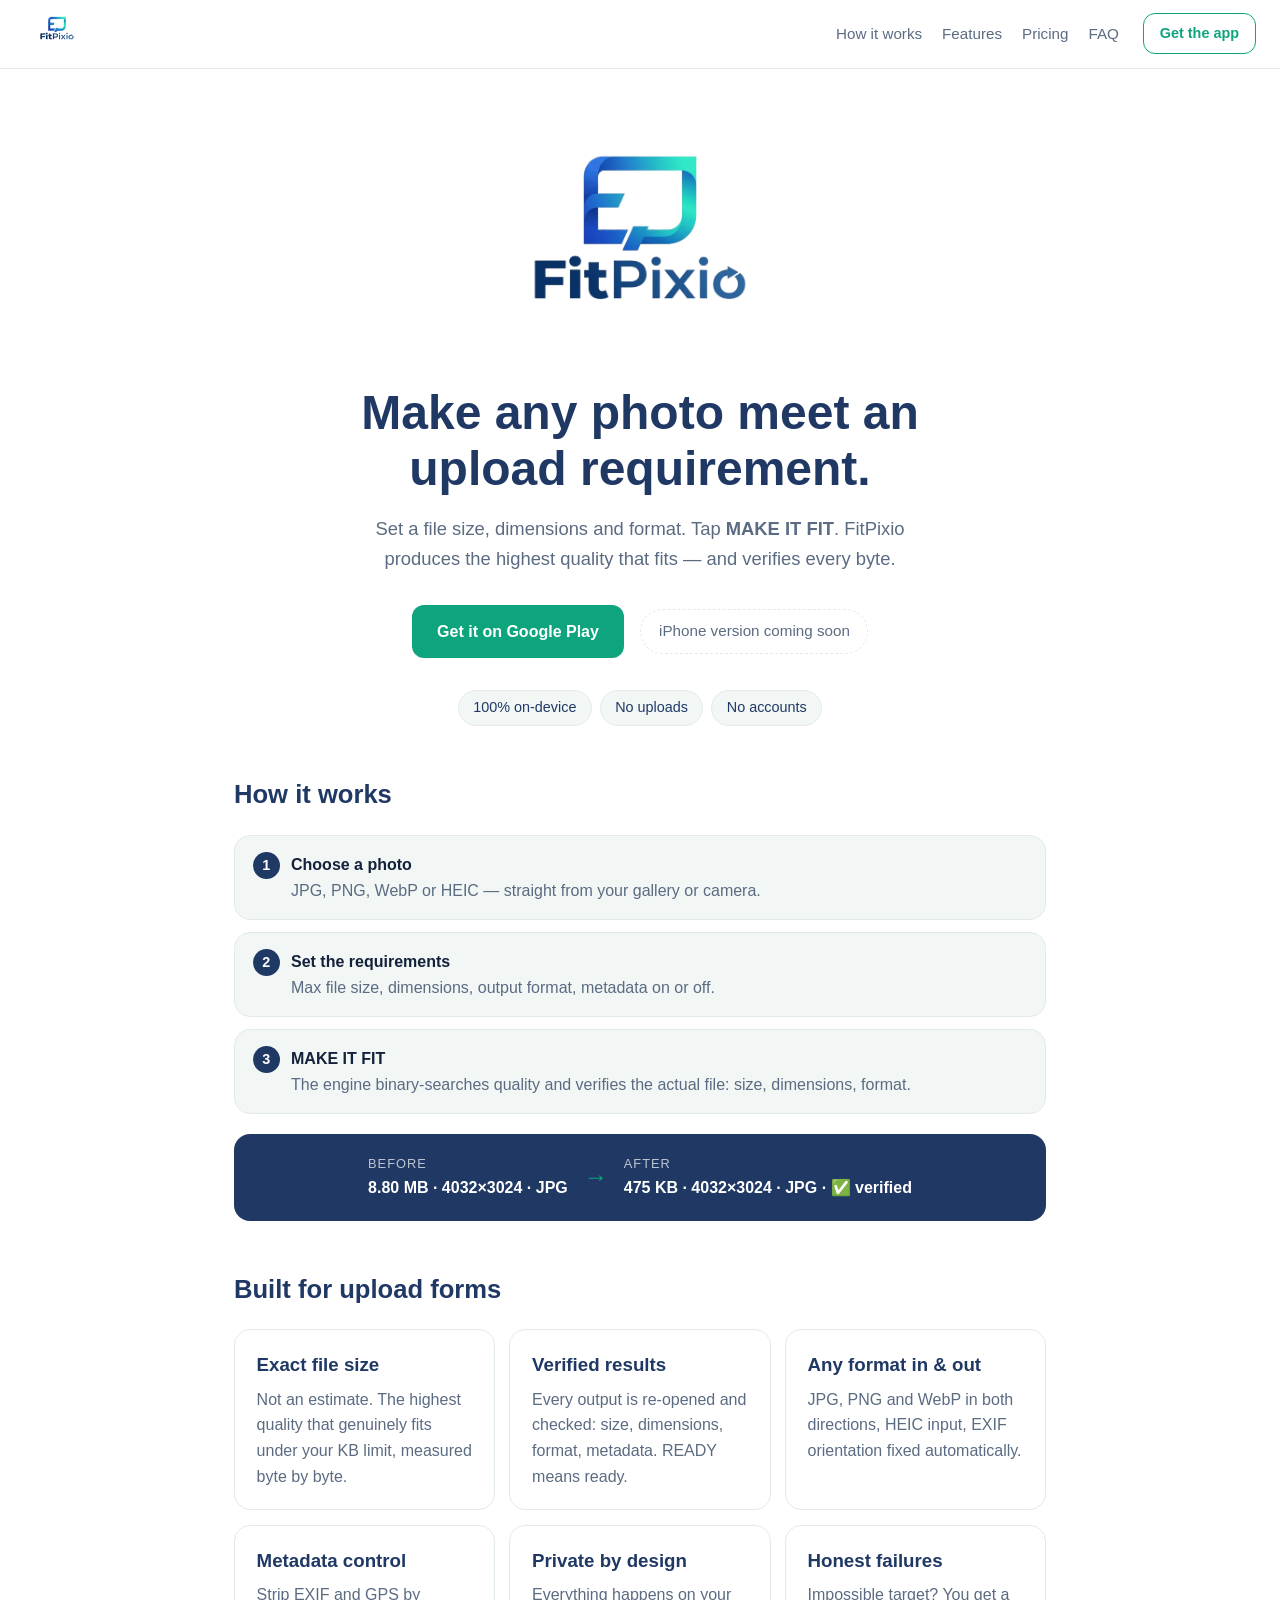
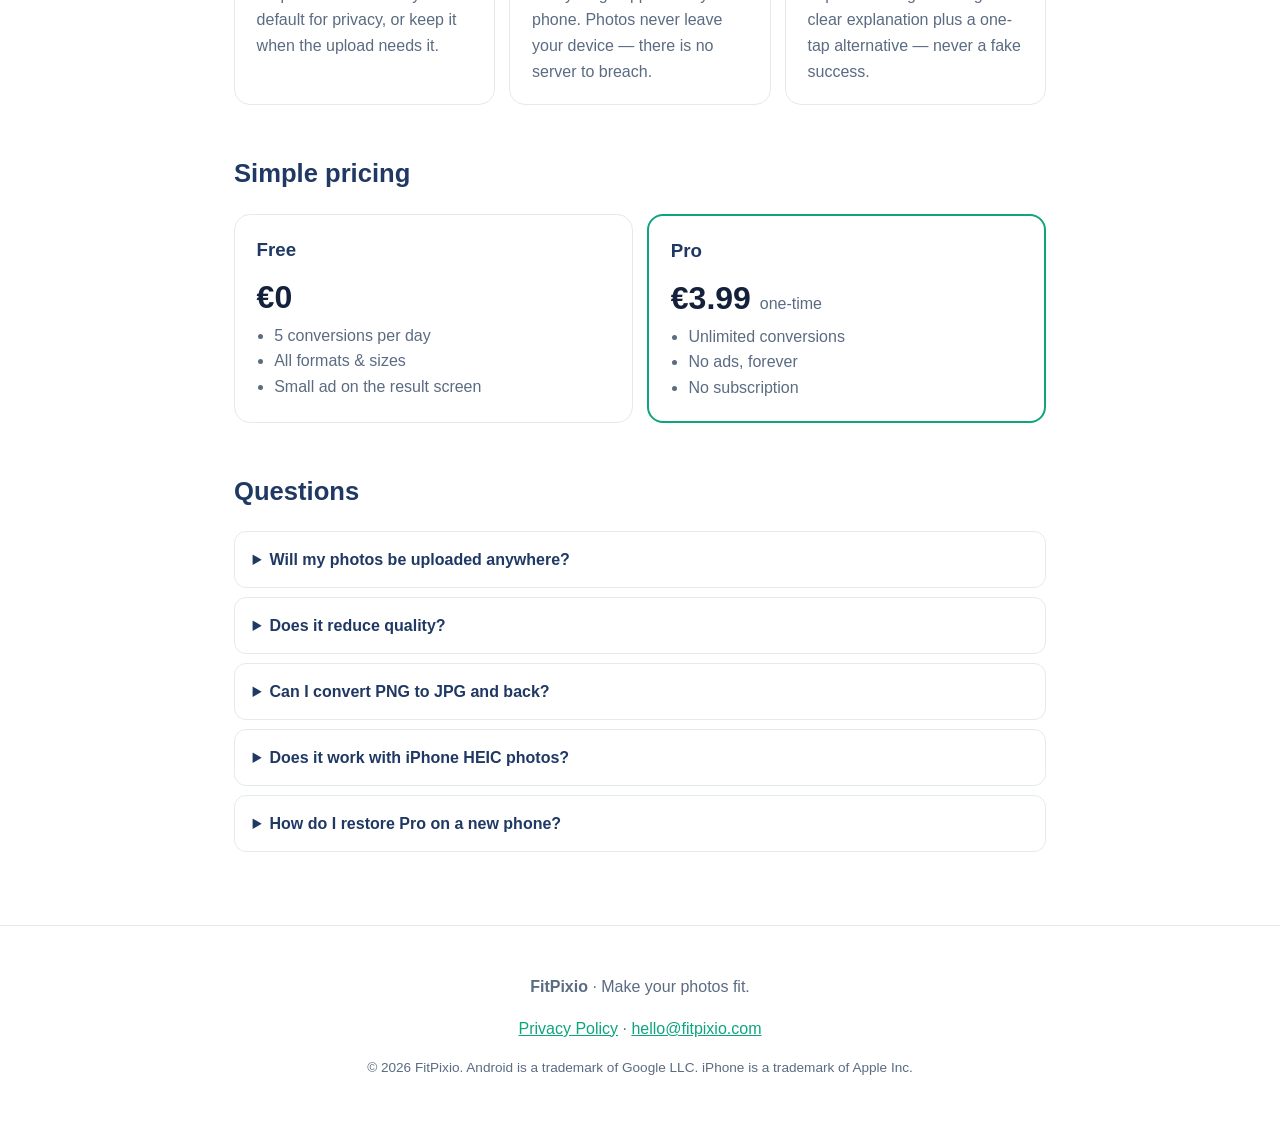
==== index.html @ cff01a09 "FitPixio marketing site + privacy policy" ====
<!DOCTYPE html>
<html lang="en">
<head>
  <meta charset="utf-8">
  <meta name="viewport" content="width=device-width, initial-scale=1">
  <title>FitPixio — Make any photo meet an upload requirement</title>
  <meta name="description" content="FitPixio makes any photo fit any upload requirement: exact file size, dimensions and format. 100% on-device. No uploads, no accounts.">
  <link rel="icon" type="image/png" sizes="32x32" href="/assets/favicon-32.png">
  <link rel="apple-touch-icon" href="/assets/icon-180.png">
  <meta property="og:title" content="FitPixio">
  <meta property="og:description" content="Make any photo meet an upload requirement. 100% on-device.">
  <meta property="og:type" content="website">
  <link rel="stylesheet" href="/styles.css">
</head>
<body>
  <header class="nav">
    <a class="brand" href="/">
      <img src="/assets/logo.png" alt="FitPixio logo" height="36">
    </a>
    <nav>
      <a href="#how">How it works</a>
      <a href="#features">Features</a>
      <a href="#pricing">Pricing</a>
      <a href="#faq">FAQ</a>
    </nav>
    <a class="btn btn-small" href="#get">Get the app</a>
  </header>

  <main>
    <section class="hero">
      <img class="hero-logo" src="/assets/logo.png" alt="FitPixio — Resize. Make your photos fit.">
      <h1>Make any photo meet an upload&nbsp;requirement.</h1>
      <p class="lede">Set a file size, dimensions and format. Tap <strong>MAKE&nbsp;IT&nbsp;FIT</strong>.
        FitPixio produces the highest quality that fits — and verifies every byte.</p>
      <div class="cta-row" id="get">
        <a class="btn btn-primary" href="https://play.google.com/store/apps/details?id=com.fitpixio.app">Get it on Google Play</a>
        <span class="coming">iPhone version coming soon</span>
      </div>
      <ul class="trust">
        <li>100% on-device</li>
        <li>No uploads</li>
        <li>No accounts</li>
      </ul>
    </section>

    <section id="how">
      <h2>How it works</h2>
      <ol class="steps">
        <li><strong>Choose a photo</strong><span>JPG, PNG, WebP or HEIC — straight from your gallery or camera.</span></li>
        <li><strong>Set the requirements</strong><span>Max file size, dimensions, output format, metadata on or off.</span></li>
        <li><strong>MAKE IT FIT</strong><span>The engine binary-searches quality and verifies the actual file: size, dimensions, format.</span></li>
      </ol>
      <div class="example">
        <div><span class="k">Before</span><strong>8.80 MB · 4032×3024 · JPG</strong></div>
        <div class="arrow">→</div>
        <div><span class="k">After</span><strong>475 KB · 4032×3024 · JPG · ✅ verified</strong></div>
      </div>
    </section>

    <section id="features">
      <h2>Built for upload forms</h2>
      <div class="grid">
        <div class="card"><h3>Exact file size</h3><p>Not an estimate. The highest quality that genuinely fits under your KB limit, measured byte by byte.</p></div>
        <div class="card"><h3>Verified results</h3><p>Every output is re-opened and checked: size, dimensions, format, metadata. READY means ready.</p></div>
        <div class="card"><h3>Any format in &amp; out</h3><p>JPG, PNG and WebP in both directions, HEIC input, EXIF orientation fixed automatically.</p></div>
        <div class="card"><h3>Metadata control</h3><p>Strip EXIF and GPS by default for privacy, or keep it when the upload needs it.</p></div>
        <div class="card"><h3>Private by design</h3><p>Everything happens on your phone. Photos never leave your device — there is no server to breach.</p></div>
        <div class="card"><h3>Honest failures</h3><p>Impossible target? You get a clear explanation plus a one-tap alternative — never a fake success.</p></div>
      </div>
    </section>

    <section id="pricing">
      <h2>Simple pricing</h2>
      <div class="plans">
        <div class="card plan">
          <h3>Free</h3>
          <p class="price">€0</p>
          <ul>
            <li>5 conversions per day</li>
            <li>All formats &amp; sizes</li>
            <li>Small ad on the result screen</li>
          </ul>
        </div>
        <div class="card plan pro">
          <h3>Pro</h3>
          <p class="price">€3.99 <span>one-time</span></p>
          <ul>
            <li>Unlimited conversions</li>
            <li>No ads, forever</li>
            <li>No subscription</li>
          </ul>
        </div>
      </div>
    </section>

    <section id="faq">
      <h2>Questions</h2>
      <details>
        <summary>Will my photos be uploaded anywhere?</summary>
        <p>No. FitPixio processes everything on your device. There are no accounts, no servers, and no analytics on your photos.</p>
      </details>
      <details>
        <summary>Does it reduce quality?</summary>
        <p>It finds the <em>highest</em> quality that fits your limit. If the target allows it, quality stays at maximum — the app only compresses as much as necessary.</p>
      </details>
      <details>
        <summary>Can I convert PNG to JPG and back?</summary>
        <p>Yes — JPG, PNG and WebP work in every direction. Note that PNG is lossless, so tiny exact sizes are sometimes only possible as JPG; the app will tell you and offer one-tap retry.</p>
      </details>
      <details>
        <summary>Does it work with iPhone HEIC photos?</summary>
        <p>Yes. HEIC photos open directly and convert to the format your upload form wants.</p>
      </details>
      <details>
        <summary>How do I restore Pro on a new phone?</summary>
        <p>Pro is tied to your Play Store / App Store account. Reinstall with the same account and tap “Restore” — no code needed.</p>
      </details>
    </section>
  </main>

  <footer>
    <p><strong>FitPixio</strong> · Make your photos fit.</p>
    <p><a href="/privacy.html">Privacy Policy</a> · <a href="mailto:hello@fitpixio.com">hello@fitpixio.com</a></p>
    <p class="fine">© 2026 FitPixio. Android is a trademark of Google LLC. iPhone is a trademark of Apple Inc.</p>
  </footer>
</body>
</html>
---- styles.css ----
:root {
  --navy: #1f3864;
  --teal: #0ea47e;
  --ink: #14213a;
  --muted: #5b6b82;
  --bg: #ffffff;
  --soft: #f2f7f5;
  --line: #e3ebe8;
  --radius: 16px;
}

* { box-sizing: border-box; }

body {
  margin: 0;
  font-family: -apple-system, BlinkMacSystemFont, "Segoe UI", Roboto, Inter, Arial, sans-serif;
  color: var(--ink);
  background: var(--bg);
  line-height: 1.6;
}

a { color: var(--teal); }

/* Nav */
.nav {
  position: sticky;
  top: 0;
  z-index: 10;
  display: flex;
  align-items: center;
  gap: 1.5rem;
  padding: 0.75rem 1.5rem;
  background: rgba(255, 255, 255, 0.92);
  backdrop-filter: blur(8px);
  border-bottom: 1px solid var(--line);
}
.nav nav { display: flex; gap: 1.25rem; margin-left: auto; }
.nav nav a { color: var(--muted); text-decoration: none; font-size: 0.95rem; }
.nav nav a:hover { color: var(--ink); }
@media (max-width: 640px) { .nav nav { display: none; } }

/* Layout */
main { max-width: 860px; margin: 0 auto; padding: 0 1.5rem 4rem; }
section { padding: 3rem 0 0; }
h1 { font-size: clamp(2rem, 5vw, 3rem); line-height: 1.15; margin: 1.5rem 0 1rem; color: var(--navy); }
h2 { font-size: 1.6rem; color: var(--navy); margin: 0 0 1.25rem; }
.lede { font-size: 1.15rem; color: var(--muted); max-width: 34rem; }

/* Hero */
.hero { text-align: center; padding-top: 3.5rem; }
.hero-logo { max-width: min(420px, 90%); height: auto; }
.hero .lede { margin-inline: auto; }
.cta-row { display: flex; align-items: center; justify-content: center; gap: 1rem; flex-wrap: wrap; margin-top: 2rem; }
.coming { color: var(--muted); font-size: 0.95rem; border: 1px dashed var(--line); border-radius: 999px; padding: 0.6rem 1.1rem; }
.trust { display: flex; justify-content: center; gap: 0.5rem; flex-wrap: wrap; list-style: none; padding: 0; margin: 2rem 0 0; }
.trust li { background: var(--soft); border: 1px solid var(--line); border-radius: 999px; padding: 0.35rem 0.9rem; font-size: 0.9rem; color: var(--navy); }

/* Buttons */
.btn { display: inline-block; text-decoration: none; font-weight: 700; border-radius: 12px; padding: 0.85rem 1.6rem; }
.btn-primary { background: var(--teal); color: #fff; }
.btn-primary:hover { filter: brightness(0.94); }
.btn-small { padding: 0.5rem 1rem; font-size: 0.9rem; border: 1.5px solid var(--teal); color: var(--teal); }

/* Steps + example */
.steps { list-style: none; counter-reset: s; padding: 0; margin: 0; display: grid; gap: 0.75rem; }
.steps li { counter-increment: s; background: var(--soft); border: 1px solid var(--line); border-radius: var(--radius); padding: 1rem 1.25rem 1rem 3.5rem; position: relative; }
.steps li::before { content: counter(s); position: absolute; left: 1.1rem; top: 1rem; width: 1.7rem; height: 1.7rem; border-radius: 50%; background: var(--navy); color: #fff; font-weight: 700; font-size: 0.9rem; display: flex; align-items: center; justify-content: center; }
.steps strong { display: block; }
.steps span { color: var(--muted); }
.example { display: flex; align-items: center; justify-content: center; gap: 1rem; flex-wrap: wrap; margin-top: 1.25rem; background: var(--navy); color: #fff; border-radius: var(--radius); padding: 1.25rem; }
.example .k { display: block; font-size: 0.8rem; text-transform: uppercase; letter-spacing: 0.08em; opacity: 0.7; }
.example .arrow { font-size: 1.5rem; color: var(--teal); font-weight: 700; }

/* Cards / plans */
.grid { display: grid; grid-template-columns: repeat(auto-fit, minmax(240px, 1fr)); gap: 0.9rem; }
.card { border: 1px solid var(--line); border-radius: var(--radius); padding: 1.25rem 1.35rem; background: #fff; }
.card h3 { margin: 0 0 0.4rem; color: var(--navy); }
.card p, .card ul { margin: 0; color: var(--muted); }
.card ul { padding-left: 1.1rem; }
.plans { display: grid; grid-template-columns: repeat(auto-fit, minmax(260px, 1fr)); gap: 0.9rem; }
.plan .price { font-size: 2rem; font-weight: 800; color: var(--ink); }
.plan .price span { font-size: 1rem; font-weight: 400; color: var(--muted); }
.plan.pro { border: 2px solid var(--teal); }

/* FAQ */
details { border: 1px solid var(--line); border-radius: 12px; padding: 0.9rem 1.1rem; margin-bottom: 0.6rem; }
summary { cursor: pointer; font-weight: 700; color: var(--navy); }
details p { color: var(--muted); margin: 0.5rem 0 0; }

/* Footer / legal */
footer { border-top: 1px solid var(--line); text-align: center; padding: 2rem 1.5rem 3rem; color: var(--muted); }
footer .fine { font-size: 0.85rem; }
article.legal { max-width: 720px; }
article.legal h1 { font-size: 2rem; }
article.legal h2 { font-size: 1.2rem; margin-top: 2rem; }
article.legal p, article.legal li { color: #33415c; }
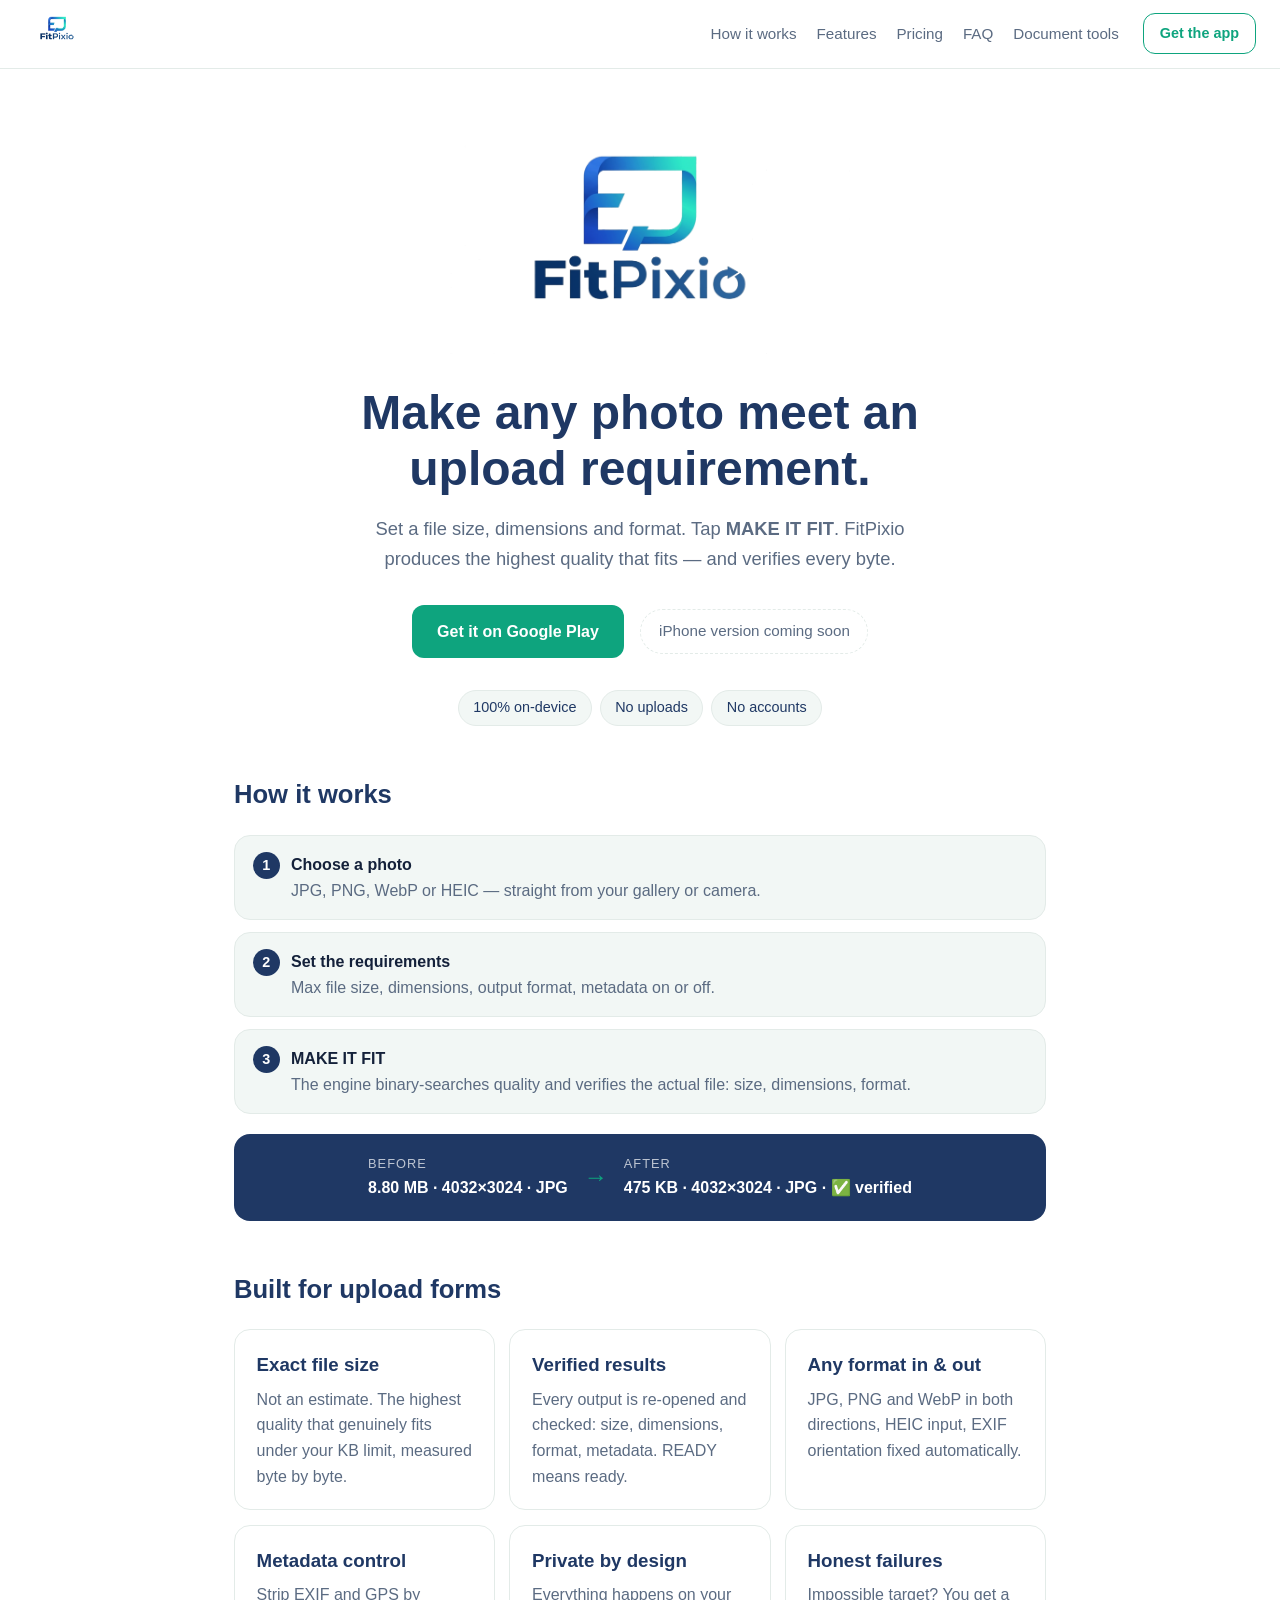
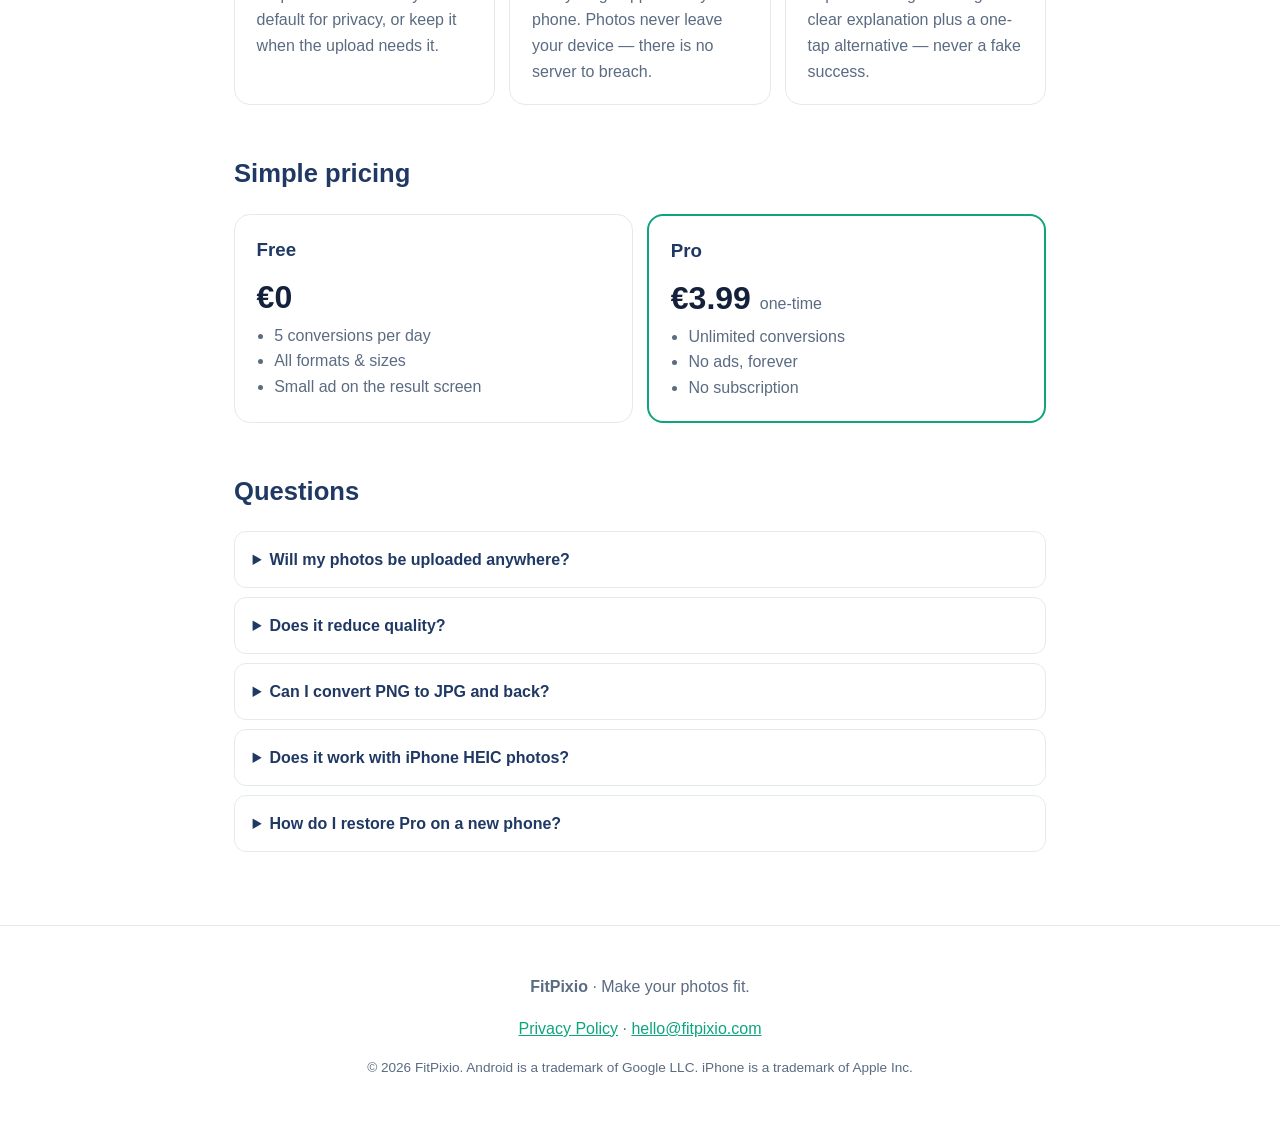
==== commit ec9a1e96: "Nav: link Document tools (docs.fitpixio.com)" ====
--- a/index.html
+++ b/index.html
@@ -22,6 +22,7 @@
       <a href="#features">Features</a>
       <a href="#pricing">Pricing</a>
       <a href="#faq">FAQ</a>
+      <a href="https://docs.fitpixio.com">Document tools</a>
     </nav>
     <a class="btn btn-small" href="#get">Get the app</a>
   </header>
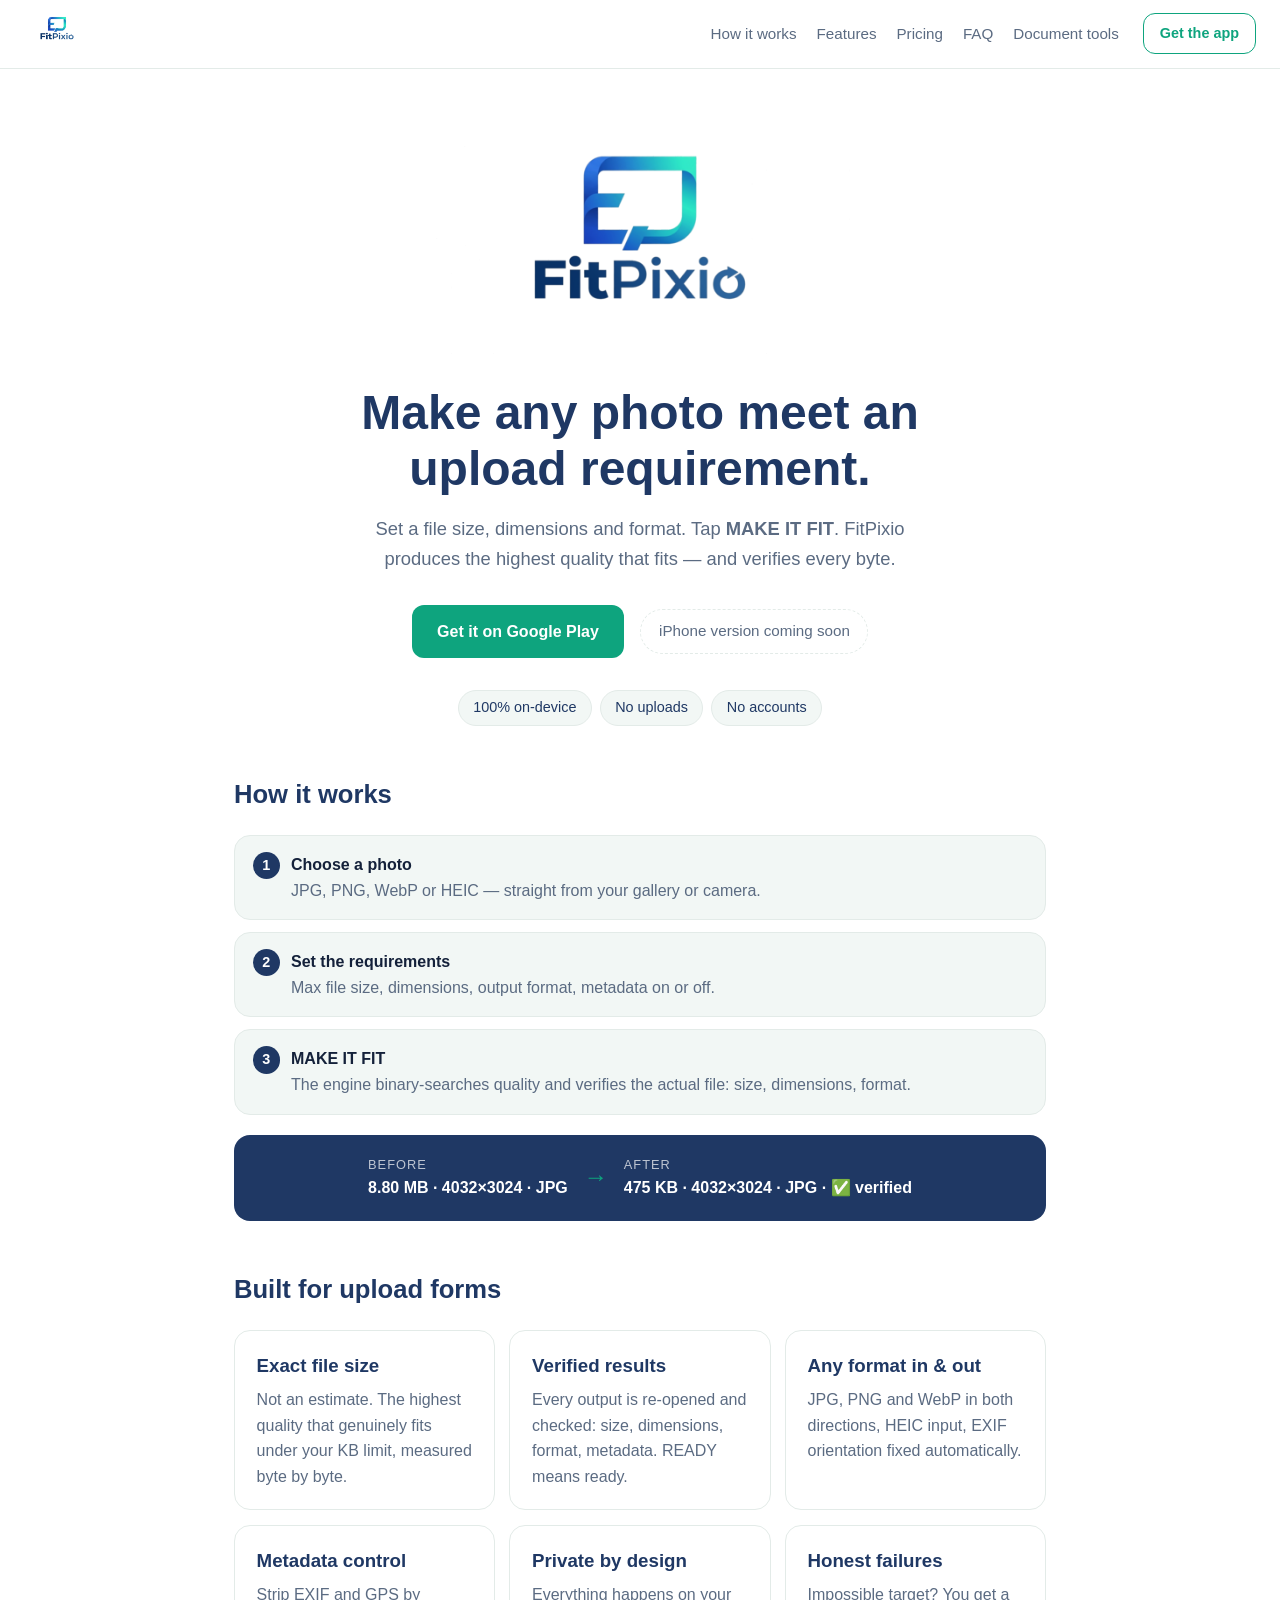
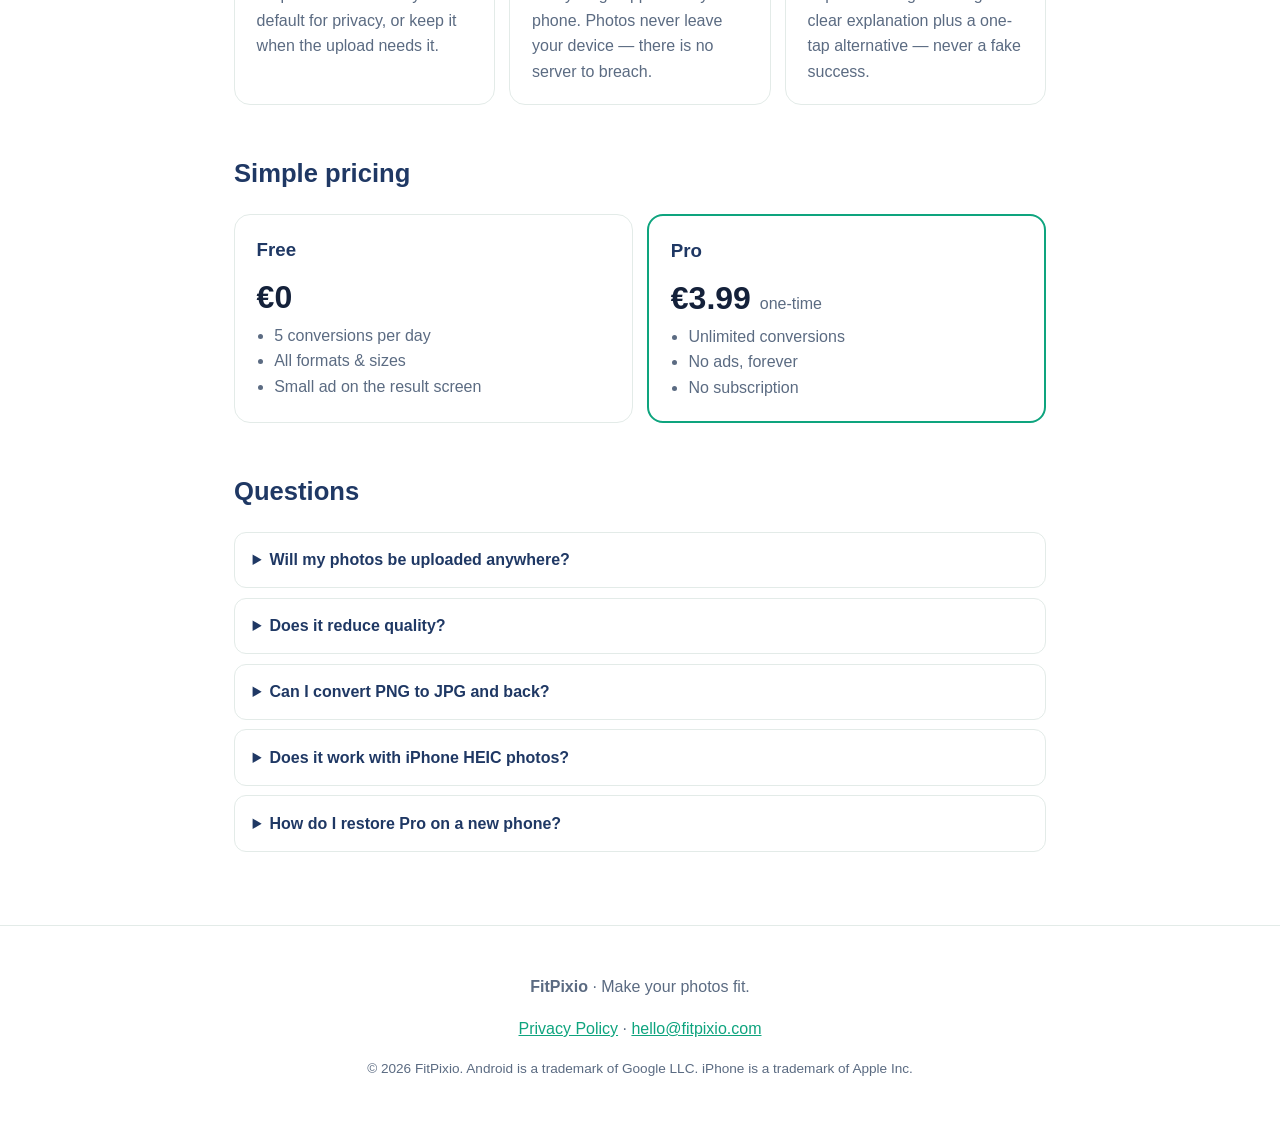
==== commit 09878036: "LCP fix: smaller hero logo, preload, explicit dimensions" ====
--- a/index.html
+++ b/index.html
@@ -10,12 +10,13 @@
   <meta property="og:title" content="FitPixio">
   <meta property="og:description" content="Make any photo meet an upload requirement. 100% on-device.">
   <meta property="og:type" content="website">
+  <link rel="preload" as="image" href="/assets/logo-480.png" fetchpriority="high">
   <link rel="stylesheet" href="/styles.css">
 </head>
 <body>
   <header class="nav">
     <a class="brand" href="/">
-      <img src="/assets/logo.png" alt="FitPixio logo" height="36">
+      <img src="/assets/logo-480.png" alt="FitPixio logo" width="66" height="36" loading="lazy" decoding="async">
     </a>
     <nav>
       <a href="#how">How it works</a>
@@ -29,7 +30,7 @@
 
   <main>
     <section class="hero">
-      <img class="hero-logo" src="/assets/logo.png" alt="FitPixio — Resize. Make your photos fit.">
+      <img class="hero-logo" src="/assets/logo-480.png" width="480" height="262" fetchpriority="high" decoding="async" alt="FitPixio — Resize. Make your photos fit.">
       <h1>Make any photo meet an upload&nbsp;requirement.</h1>
       <p class="lede">Set a file size, dimensions and format. Tap <strong>MAKE&nbsp;IT&nbsp;FIT</strong>.
         FitPixio produces the highest quality that fits — and verifies every byte.</p>
